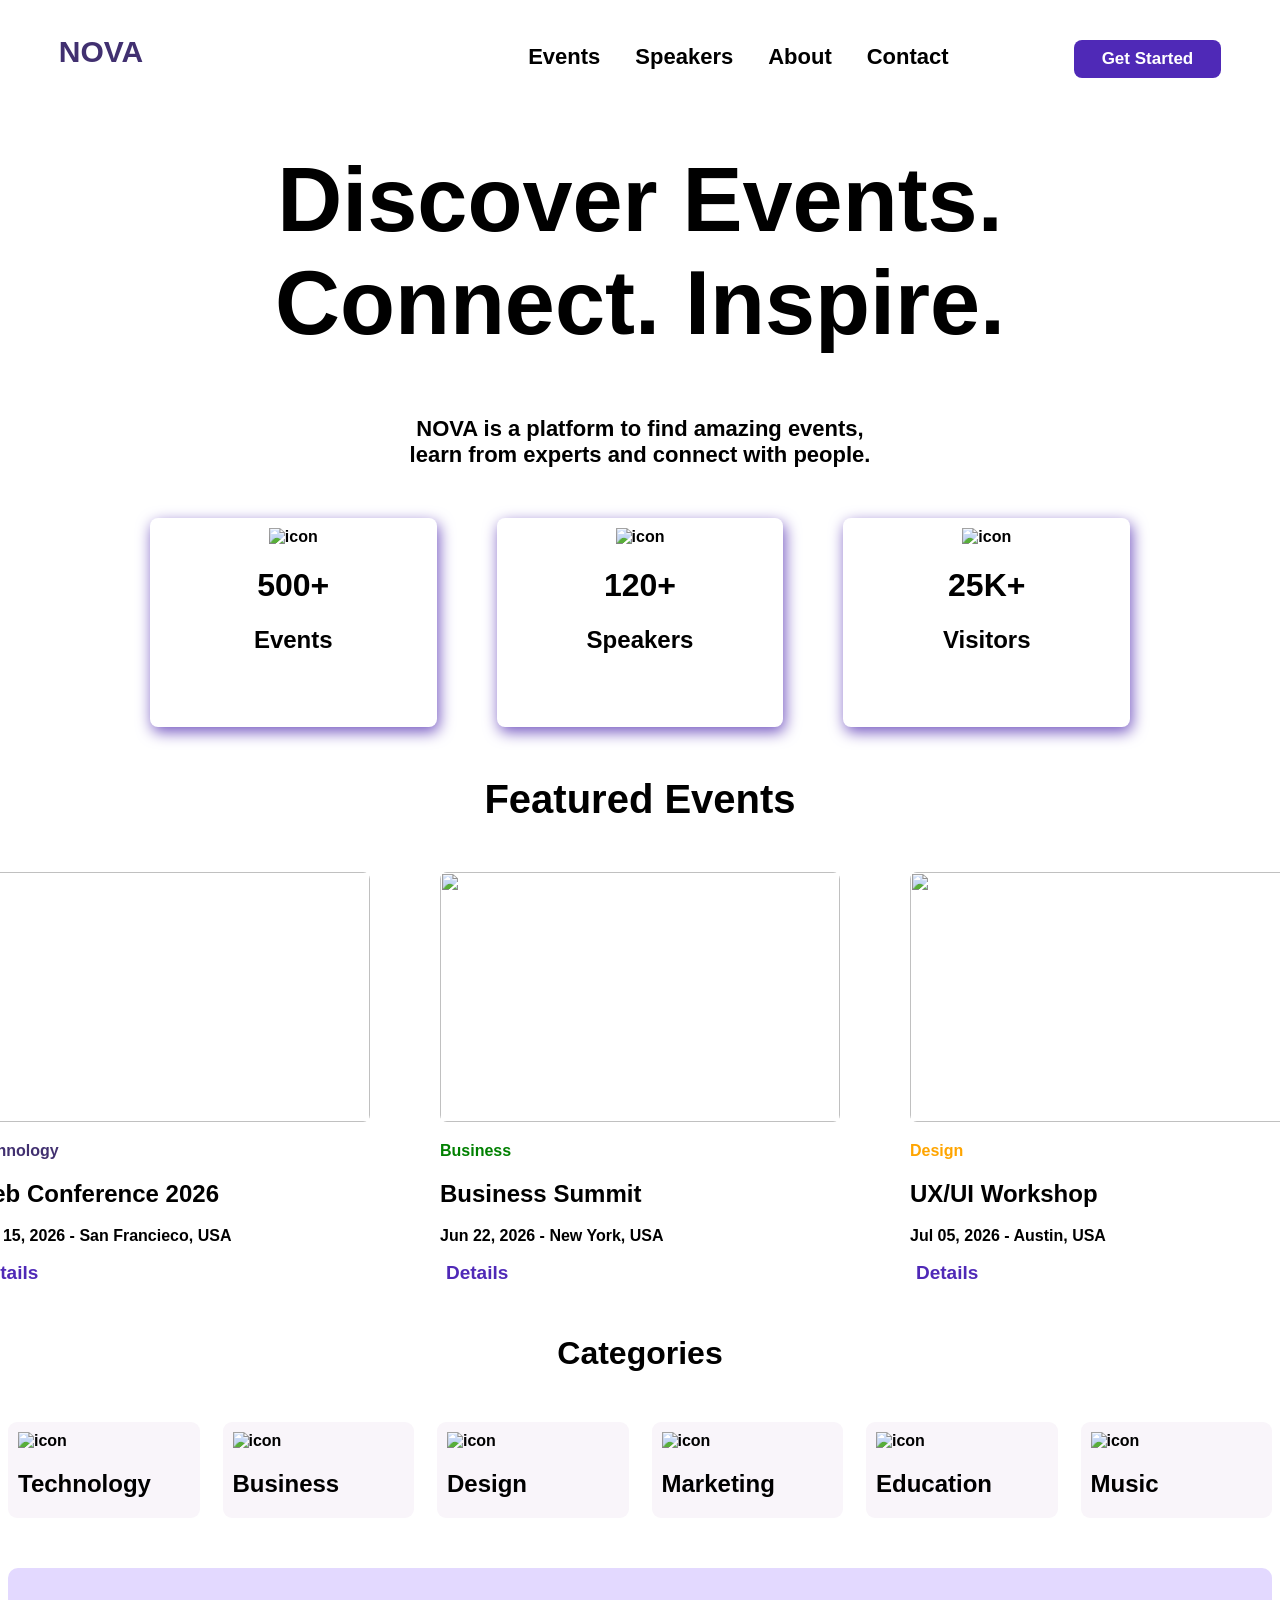
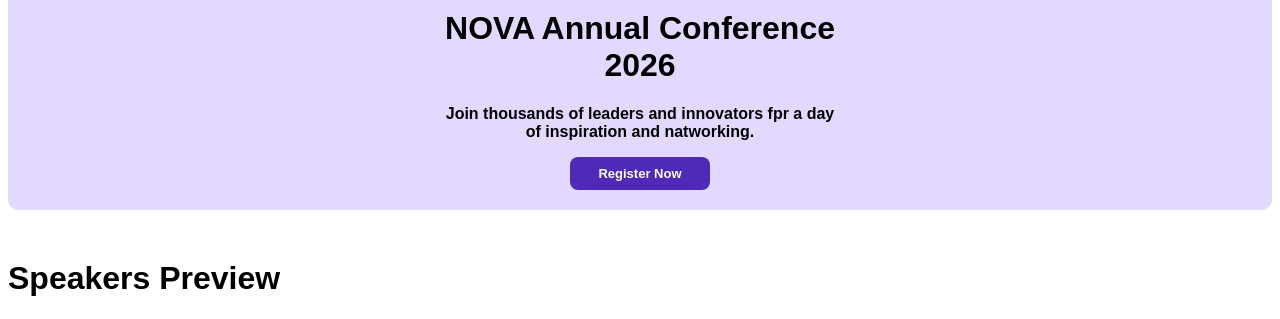
==== index.html @ a6e5fa58 "Add files via upload" ====
<!DOCTYPE html>
<html lang="en">
  <head>
    <meta charset="UTF-8" />
    <meta name="viewport" content="width=device-width, initial-scale=1.0" />
    <title>NOVA</title>
    <link rel="stylesheet" href="https://unpkg.com/aos@2.3.1/dist/aos.css" />
    <link rel="stylesheet" href="style.css" />
  </head>
  <body>
    <header>
      <div>
        <a href="index.html">
          <h1><span>NOVA</span></h1>
        </a>
      </div>
      <a href="events.html">Events</a>
      <a href="speakers.html">Speakers</a>
      <a href="about.html">About</a>
      <a href="contact.html">Contact</a>
      <div>
        <a href="">
          <button>Get Started</button>
        </a>
      </div>
    </header>
    <main class="Home">
      <div class="discover">
        <div>
          <h1>Discover Events.<br />Connect. Inspire.</h1>
          <p>
            NOVA is a platform to find amazing events,<br />learn from experts
            and connect with people.
          </p>
        </div>
      </div>
      <div class="hero">
        <div>
          <img src="images1/online-conference.png" alt="icon" />
          <h1>500+</h1>
          <h2>Events</h2>
        </div>
        <div>
          <img src="images1/speaker.png" alt="icon" />
          <h1>120+</h1>
          <h2>Speakers</h2>
        </div>
        <div>
          <img src="images1/visitor.png" alt="icon" />
          <h1>25K+</h1>
          <h2>Visitors</h2>
        </div>
      </div>
      <h1
        style="
          text-align: center;
          justify-content: center;
          margin-top: 50px;
          font-size: 40px;
        "
      >
        Featured Events
      </h1>
      <div class="featured">
        <div>
          <img src="images1/conf.webp" />
          <p><span>Technology</span></p>
          <h2>Web Conference 2026</h2>
          <p>Jun 15, 2026 - San Francieco, USA</p>
          <a href="">
            <button>Details</button>
          </a>
        </div>
        <div>
          <img src="images1/buss.webp" />
          <p style="color: green">Business</p>
          <h2>Business Summit</h2>
          <p>Jun 22, 2026 - New York, USA</p>
          <a href="">
            <button>Details</button>
          </a>
        </div>
        <div>
          <img src="images1/dis.webp" />
          <p style="color: orange">Design</p>
          <h2>UX/UI Workshop</h2>
          <p>Jul 05, 2026 - Austin, USA</p>
          <a href="">
            <button>Details</button>
          </a>
        </div>
      </div>
      <h1 style="text-align: center; justify-content: center; margin-top: 50px">
        Categories
      </h1>
      <div class="categories">
        <div>
          <img src="images1/transformation.png" alt="icon">
          <h2>Technology</h2>
        </div>
        <div>
          <img src="images1/briefcase.png" alt="icon">
          <h2>Business</h2>
        </div>
        <div>
          <img src="images1/design-thinking.png" alt="icon">
          <h2>Design</h2>
        </div>
        <div>
          <img src="images1/social-media-marketing.png" alt="icon">
          <h2>Marketing</h2>
        </div>
        <div>
          <img src="images1/school.png" alt="icon" >
          <h2>Education</h2>
        </div>
        <div>
          <img src="images1/musical-note (1).png" alt="icon">
          <h2>Music</h2>
        </div>
      </div>
      <div class="annual">
        <div>
        <h1>NOVA Annual Conference 2026</h1>
        <p>Join thousands of leaders and innovators fpr a day<br>of inspiration and natworking.</p>
        <a>
            <button>Register Now</button>
        </a>
        </div>
      </div>
      <h1>Speakers Preview</h1>
      <div class="">
        <div>

        </div>
      </div>
    </main>
    <script src="https://unpkg.com/aos@2.3.1/dist/aos.js"></script>
    <script>
      AOS.init((once = true));
    </script>
  </body>
</html>
---- style.css ----
header{
    display: flex;
    justify-content: center;
    text-align: center;
    gap: 35px;
}
header a{
    text-decoration: none;
    color: black;
    font-size: 22px;
    margin-top: 36px;
}
header h1{
    font-size: 30px;
   margin-top: 27px;
   font-weight: bolder;
   font-family: Verdana, Geneva, Tahoma, sans-serif;
   margin-right: 350px;
}
header button{
    font-family: 'Trebuchet MS', 'Lucida Sans Unicode', 'Lucida Grande', 'Lucida Sans', Arial, sans-serif;
    font-weight: bold;
    margin-top: 32px;
    margin-left: 90px;
    font-size: 17px;
    padding: 9px 28px;
    border: none;
    border-radius: 8px;
    background-color: #4f29b7;
    color: white;
    transition: 0.4s ease-in-out !important;
}
header button:hover{
    transform: translateY(-3px);
    background-color: rgb(115, 86, 192);
    color: rgb(221, 221, 221);
}
body{
    font-family: 'Trebuchet MS', 'Lucida Sans Unicode', 'Lucida Grande', 'Lucida Sans', Arial, sans-serif;
    font-weight: bold;
}
.hero{
    display: flex;
    gap: 60px;
    text-align: center;
    justify-content: center;
    margin-top: 50px;
}
.hero div{
    border: none;
    box-shadow: 2px 5px 15px rgb(115, 86, 192) ;
    padding: 10px 30px;
    width: 6cm;
    height: 5cm;
    border-radius: 8px;
}
.discover{
    justify-content: center;
    text-align:center ;
}
.discover h1{
    font-size: 90px;
}
.discover p{
    font-size: 22px;
}
span{
    color: rgb(65, 48, 112);
}
.featured{
    display: flex;
    gap: 70px;
    justify-content: center;
    margin-top: 50px;
    margin-bottom: 50px;
}
.featured img{
    border-radius: 7px;
    width: 400px;
    height: 250px;
}
.featured button{
    font-family: 'Trebuchet MS', 'Lucida Sans Unicode', 'Lucida Grande', 'Lucida Sans', Arial, sans-serif;
    font-weight: bold;
    font-size: 19px;
    border: none;
    border-radius: 8px;
    background-color: #ffffff;
    color:   #4f29b7;
    cursor: pointer;
    transition: 0.4s ease-in-out !important;
}
.categories{
    display: flex;
    gap: 23px;
    justify-content: center;
    margin-top: 50px;
    margin-bottom: 50px;
}
.categories div{
    background-color: rgb(249, 245, 250);
    width: 5cm;
    padding: 10px 0px 0px 10px;
    border-radius: 9px;
}
.annual{
    justify-content: center;
    text-align: center;
    margin-top: 50px;
    margin-bottom: 50px;
    display: flex;
}
.annual div{
    background-color: #e3d9ff;
    padding: 20px 400px;
    border-radius: 10px;
}
.annual button{
    font-family: 'Trebuchet MS', 'Lucida Sans Unicode', 'Lucida Grande', 'Lucida Sans', Arial, sans-serif;
    font-weight: bold;
    font-size: 13px;
    padding: 9px 28px;
    border: none;
    border-radius: 8px;
    background-color: #4f29b7;
    color: white;
    transition: 0.4s ease-in-out !important;
}
.annual button:hover{
    transform: translateY(-3px);
    background-color: rgb(115, 86, 192);
    color: rgb(221, 221, 221);
}
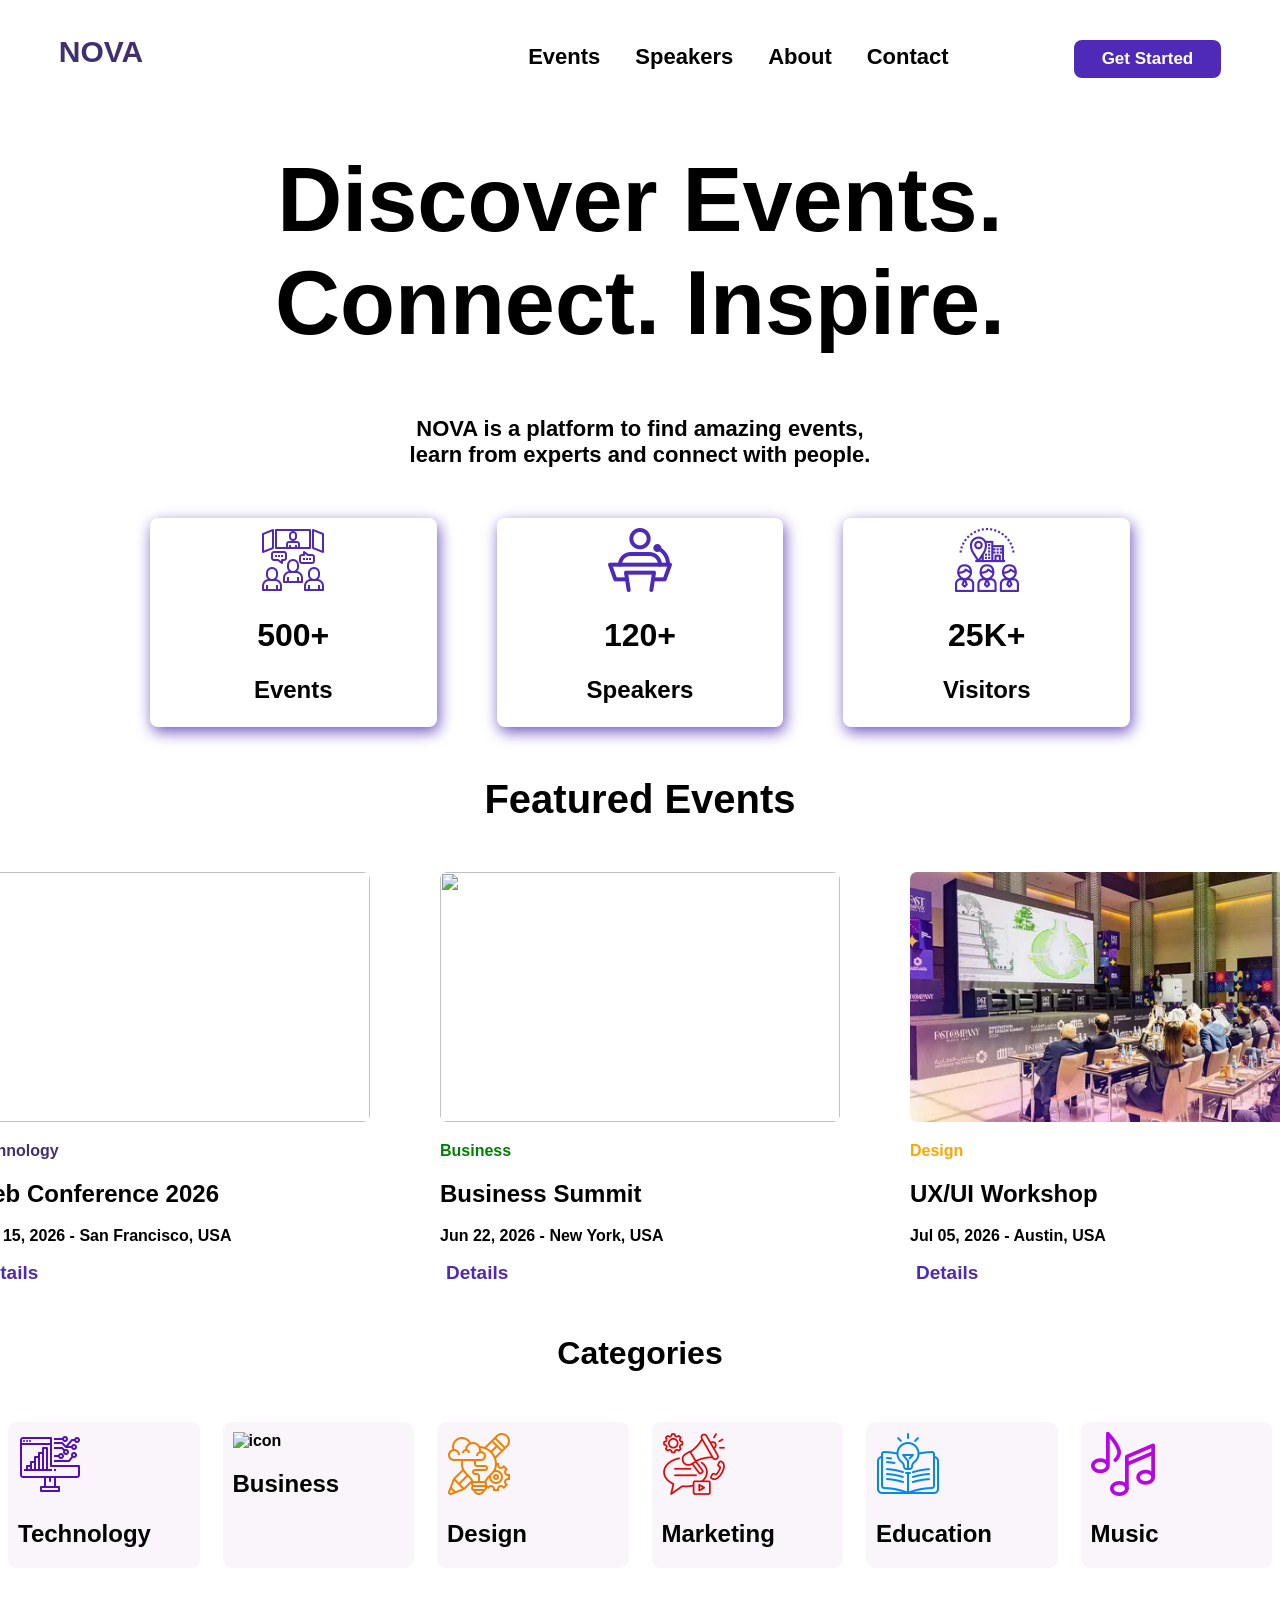
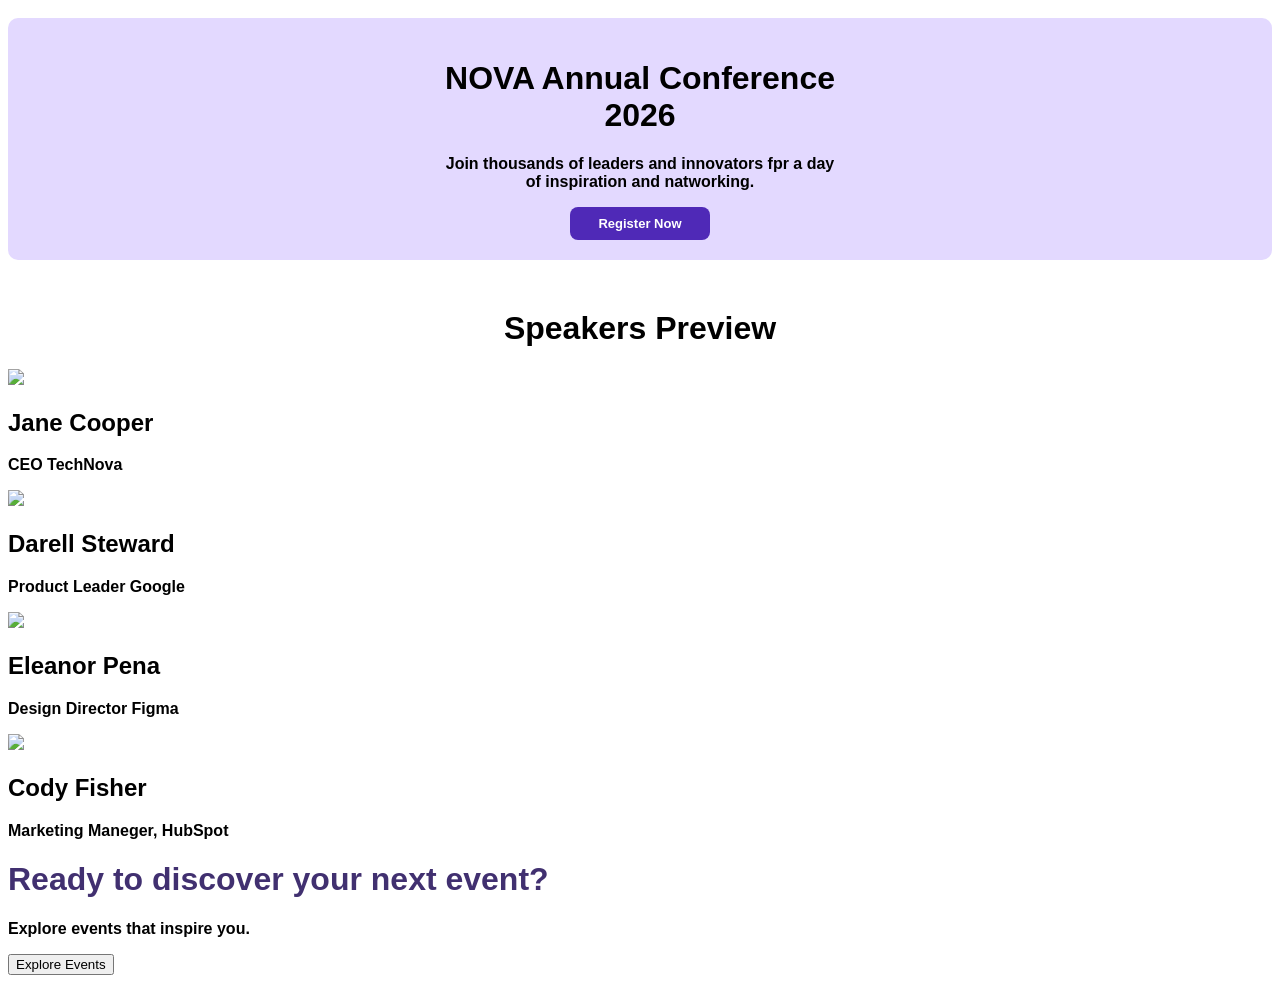
==== commit 2bb8b892: "Update index.html" ====
--- a/index.html
+++ b/index.html
@@ -1,143 +1,167 @@
 <!DOCTYPE html>
 <html lang="en">
-  <head>
+
+<head>
     <meta charset="UTF-8" />
     <meta name="viewport" content="width=device-width, initial-scale=1.0" />
     <title>NOVA</title>
     <link rel="stylesheet" href="https://unpkg.com/aos@2.3.1/dist/aos.css" />
     <link rel="stylesheet" href="style.css" />
-  </head>
-  <body>
+</head>
+
+<body>
     <header>
-      <div>
-        <a href="index.html">
-          <h1><span>NOVA</span></h1>
-        </a>
-      </div>
-      <a href="events.html">Events</a>
-      <a href="speakers.html">Speakers</a>
-      <a href="about.html">About</a>
-      <a href="contact.html">Contact</a>
-      <div>
-        <a href="">
-          <button>Get Started</button>
-        </a>
-      </div>
+        <div>
+            <a href="index.html">
+                <h1 data-aos="fade-right" data-aos-delay="100" data-aos-duration="600"><span>NOVA</span></h1>
+            </a>
+        </div>
+        <a href="events.html" data-aos="fade-right" data-aos-delay="100" data-aos-duration="700">Events</a>
+        <a href="speakers.html" data-aos="fade-right" data-aos-delay="150" data-aos-duration="800">Speakers</a>
+        <a href="about.html" data-aos="fade-right" data-aos-delay="200" data-aos-duration="900">About</a>
+        <a href="contact.html" data-aos="fade-right" data-aos-delay="250" data-aos-duration="1000">Contact</a>
+        <div data-aos="fade-right" data-aos-delay="300" data-aos-duration="1100">
+            <a href="contact.html">
+                <button>Get Started</button>
+            </a>
+        </div>
     </header>
     <main class="Home">
-      <div class="discover">
-        <div>
-          <h1>Discover Events.<br />Connect. Inspire.</h1>
-          <p>
-            NOVA is a platform to find amazing events,<br />learn from experts
-            and connect with people.
-          </p>
+        <div class="discover">
+            <div>
+                <h1 data-aos="fade-up" data-aos-delay="100" data-aos-duration="1000">Discover Events.<br />Connect.
+                    Inspire.</h1>
+                <p data-aos="fade-down" data-aos-delay="200" data-aos-duration="1000">
+                    NOVA is a platform to find amazing events,<br />learn from experts
+                    and connect with people.
+                </p>
+            </div>
         </div>
-      </div>
-      <div class="hero">
-        <div>
-          <img src="images1/online-conference.png" alt="icon" />
-          <h1>500+</h1>
-          <h2>Events</h2>
+        <div class="hero">
+            <div data-aos="zoom-out" data-aos-delay="100" data-aos-duration="900">
+                <img src="online-conference.png" alt="icon" >
+                <h1>500+</h1>
+                <h2>Events</h2>
+            </div>
+            <div data-aos="zoom-out" data-aos-delay="200" data-aos-duration="900">
+                <img src="speaker.png" alt="icon" >
+                <h1>120+</h1>
+                <h2>Speakers</h2>
+            </div>
+            <div data-aos="zoom-out" data-aos-delay="300" data-aos-duration="900">
+                <img src="visitor.png" alt="icon">
+                <h1>25K+</h1>
+                <h2>Visitors</h2>
+            </div>
         </div>
-        <div>
-          <img src="images1/speaker.png" alt="icon" />
-          <h1>120+</h1>
-          <h2>Speakers</h2>
-        </div>
-        <div>
-          <img src="images1/visitor.png" alt="icon" />
-          <h1>25K+</h1>
-          <h2>Visitors</h2>
-        </div>
-      </div>
-      <h1
-        style="
+        <h1 style="
           text-align: center;
           justify-content: center;
-          margin-top: 50px;
-          font-size: 40px;
-        "
-      >
-        Featured Events
-      </h1>
-      <div class="featured">
-        <div>
-          <img src="images1/conf.webp" />
-          <p><span>Technology</span></p>
-          <h2>Web Conference 2026</h2>
-          <p>Jun 15, 2026 - San Francieco, USA</p>
-          <a href="">
-            <button>Details</button>
-          </a>
+          margin-top: 50px; font-size: 40px;" data-aos="fade-right" data-aos-delay="100" data-aos-duration="1000">Featured Events </h1>
+        <div class="featured">
+            <div data-aos="zoom-in" data-aos-delay="100" data-aos-duration="900">
+                <img src="conf.jpeg">
+                <p><span>Technology</span></p>
+                <h2>Web Conference 2026</h2>
+                <p>Jun 15, 2026 - San Francisco, USA</p>
+                <a href="events.html">
+                    <button>Details</button>
+                </a>
+            </div>
+            <div data-aos="zoom-in" data-aos-delay="200" data-aos-duration="900">
+                <img src="buss.jpg">
+                <p style="color: green">Business</p>
+                <h2>Business Summit</h2>
+                <p>Jun 22, 2026 - New York, USA</p>
+                <a href="events.html">
+                    <button>Details</button>
+                </a>
+            </div>
+            <div data-aos="zoom-in" data-aos-delay="300" data-aos-duration="900">
+                <img src="dis.webp">
+                <p style="color: orange">Design</p>
+                <h2>UX/UI Workshop</h2>
+                <p>Jul 05, 2026 - Austin, USA</p>
+                <a href="events.html">
+                    <button>Details</button>
+                </a>
+            </div>
         </div>
-        <div>
-          <img src="images1/buss.webp" />
-          <p style="color: green">Business</p>
-          <h2>Business Summit</h2>
-          <p>Jun 22, 2026 - New York, USA</p>
-          <a href="">
-            <button>Details</button>
-          </a>
+        <h1 style="text-align: center; justify-content: center; margin-top: 50px" data-aos="fade-right" data-aos-delay="100" data-aos-duration="1000">
+            Categories
+        </h1>
+        <div class="categories">
+            <div data-aos="fade-right" data-aos-delay="100" data-aos-duration="600">
+                <img src="transformation.png" alt="icon">
+                <h2>Technology</h2>
+            </div>
+            <div data-aos="fade-right" data-aos-delay="200" data-aos-duration="700">
+                <img src="briefcase.png" alt="icon">
+                <h2>Business</h2>
+            </div>
+            <div data-aos="fade-right" data-aos-delay="300" data-aos-duration="600">
+                <img src="design-thinking.png" alt="icon">
+                <h2>Design</h2>
+            </div>
+            <div data-aos="fade-right" data-aos-delay="400" data-aos-duration="700">
+                <img src="social-media-marketing.png" alt="icon">
+                <h2>Marketing</h2>
+            </div>
+            <div data-aos="fade-right" data-aos-delay="500" data-aos-duration="600">
+                <img src="school.png" alt="icon">
+                <h2>Education</h2>
+            </div>
+            <div data-aos="fade-right" data-aos-delay="600" data-aos-duration="700">
+                <img src="musical-note (1).png" alt="icon">
+                <h2>Music</h2>
+            </div>
         </div>
-        <div>
-          <img src="images1/dis.webp" />
-          <p style="color: orange">Design</p>
-          <h2>UX/UI Workshop</h2>
-          <p>Jul 05, 2026 - Austin, USA</p>
-          <a href="">
-            <button>Details</button>
-          </a>
+        <div class="annual">
+            <div data-aos="fade-up" data-aos-delay="100" data-aos-duration="700">
+                <h1>NOVA Annual Conference 2026</h1>
+                <p>Join thousands of leaders and innovators fpr a day<br>of inspiration and natworking.</p>
+                <a>
+                    <button>Register Now</button>
+                </a>
+            </div>
         </div>
-      </div>
-      <h1 style="text-align: center; justify-content: center; margin-top: 50px">
-        Categories
-      </h1>
-      <div class="categories">
-        <div>
-          <img src="images1/transformation.png" alt="icon">
-          <h2>Technology</h2>
+        <h1 style="text-align: center; " data-aos="fade-left" data-aos-delay="100" data-aos-duration="500">Speakers Preview</h1>
+        <div class="Speakers">
+            <div data-aos="fade-left" data-aos-delay="100" data-aos-duration="600">
+                <img src="Screenshot 2026-08-25 190545.png">
+                <h2>Jane Cooper</h2>
+                <p>CEO TechNova</p>
+            </div>
+             <div data-aos="fade-left" data-aos-delay="200" data-aos-duration="600">
+                <img src="Screenshot 2026-08-25 190806.png">
+                <h2>Darell Steward</h2>
+                <p>Product Leader Google</p>
+            </div>
+             <div data-aos="fade-left" data-aos-delay="300" data-aos-duration="600">
+                <img src="Screenshot 2026-08-25 191106.png">
+                <h2>Eleanor Pena</h2>
+                <p>Design Director Figma</p>
+            </div>
+              <div data-aos="fade-left" data-aos-delay="400" data-aos-duration="600">
+                <img src="ma.png">
+                <h2>Cody Fisher</h2>
+                <p>Marketing Maneger, HubSpot</p>
+            </div>
         </div>
-        <div>
-          <img src="images1/briefcase.png" alt="icon">
-          <h2>Business</h2>
+        <div class="ready">
+            <div data-aos="zoom-in" data-aos-delay="100" data-aos-duration="700">
+                <h1><span>Ready to discover your next event?</span></h1>
+                <p>Explore events that inspire you.</p>
+                <a href="events.html">
+                <button>Explore Events</button>
+             </a>
+            </div>
         </div>
-        <div>
-          <img src="images1/design-thinking.png" alt="icon">
-          <h2>Design</h2>
-        </div>
-        <div>
-          <img src="images1/social-media-marketing.png" alt="icon">
-          <h2>Marketing</h2>
-        </div>
-        <div>
-          <img src="images1/school.png" alt="icon" >
-          <h2>Education</h2>
-        </div>
-        <div>
-          <img src="images1/musical-note (1).png" alt="icon">
-          <h2>Music</h2>
-        </div>
-      </div>
-      <div class="annual">
-        <div>
-        <h1>NOVA Annual Conference 2026</h1>
-        <p>Join thousands of leaders and innovators fpr a day<br>of inspiration and natworking.</p>
-        <a>
-            <button>Register Now</button>
-        </a>
-        </div>
-      </div>
-      <h1>Speakers Preview</h1>
-      <div class="">
-        <div>
-
-        </div>
-      </div>
     </main>
     <script src="https://unpkg.com/aos@2.3.1/dist/aos.js"></script>
     <script>
-      AOS.init((once = true));
+        AOS.init((once = true));
     </script>
-  </body>
+</body>
+
 </html>
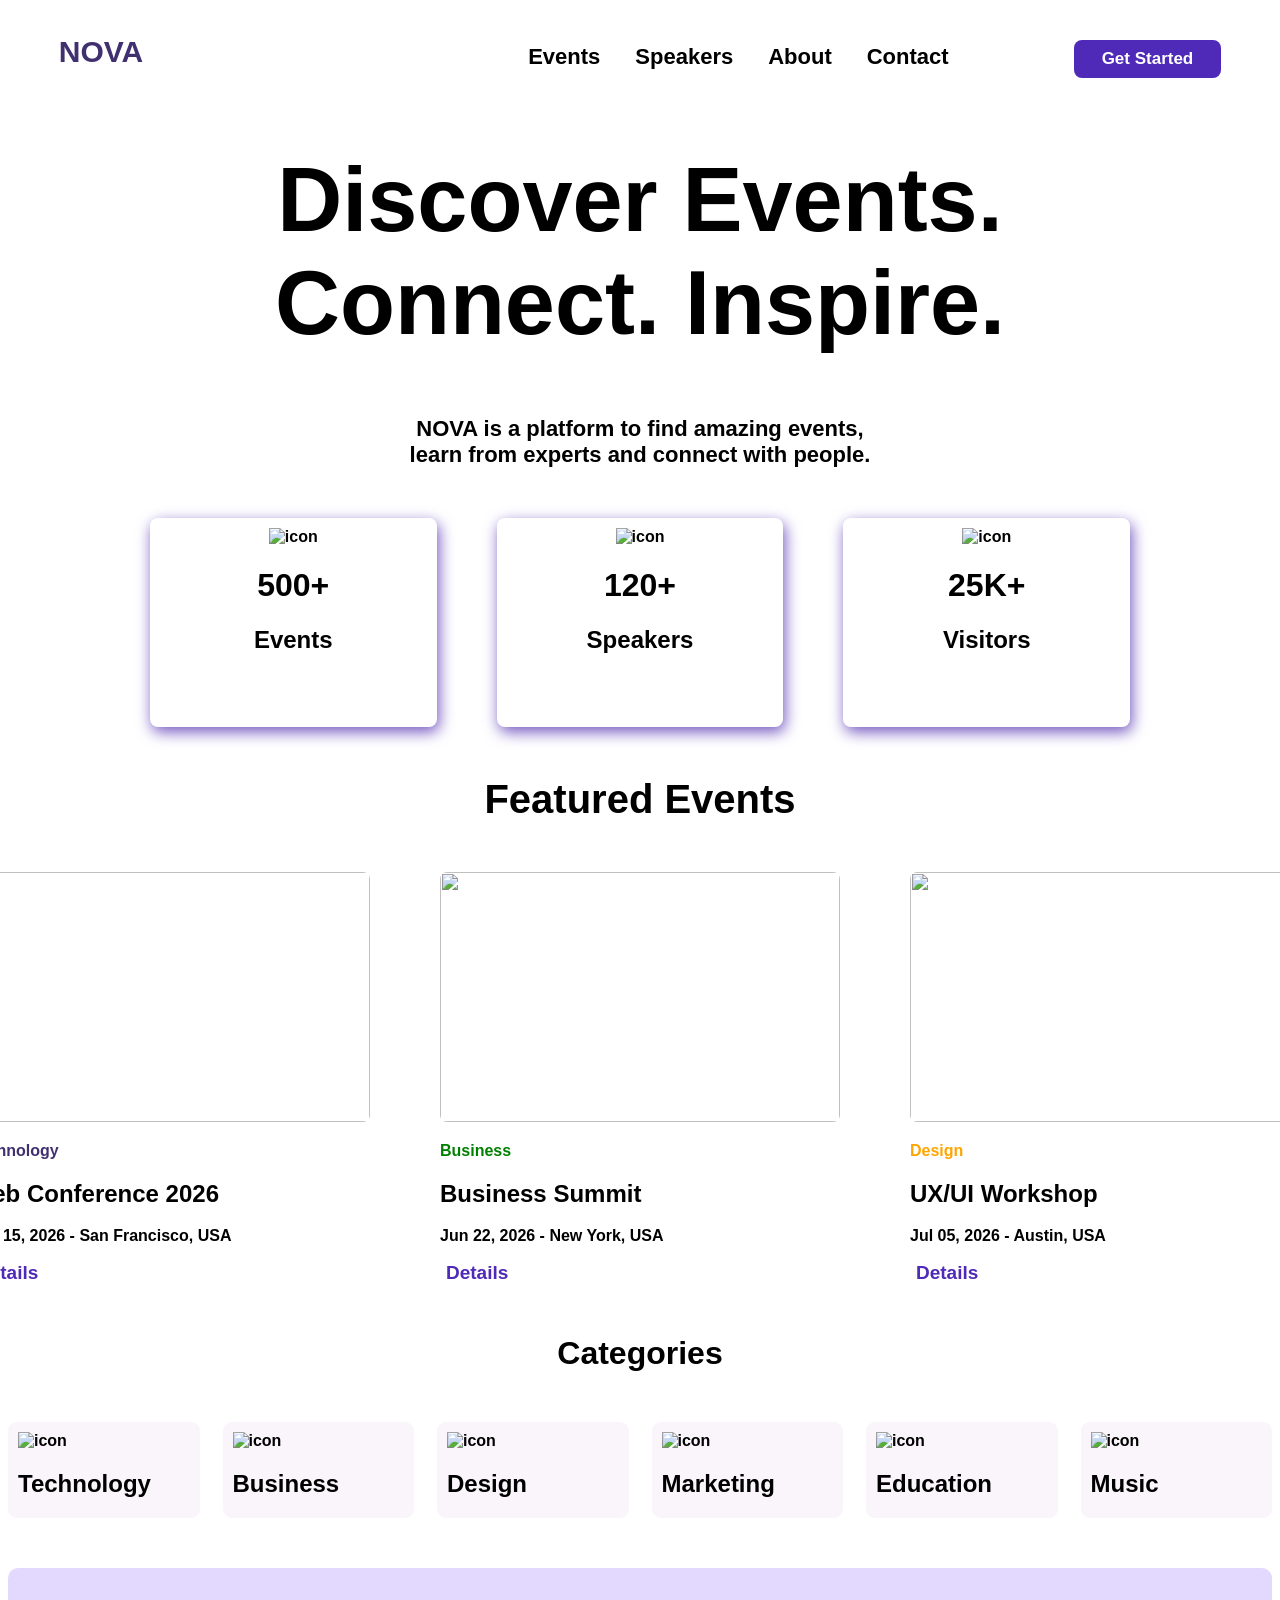
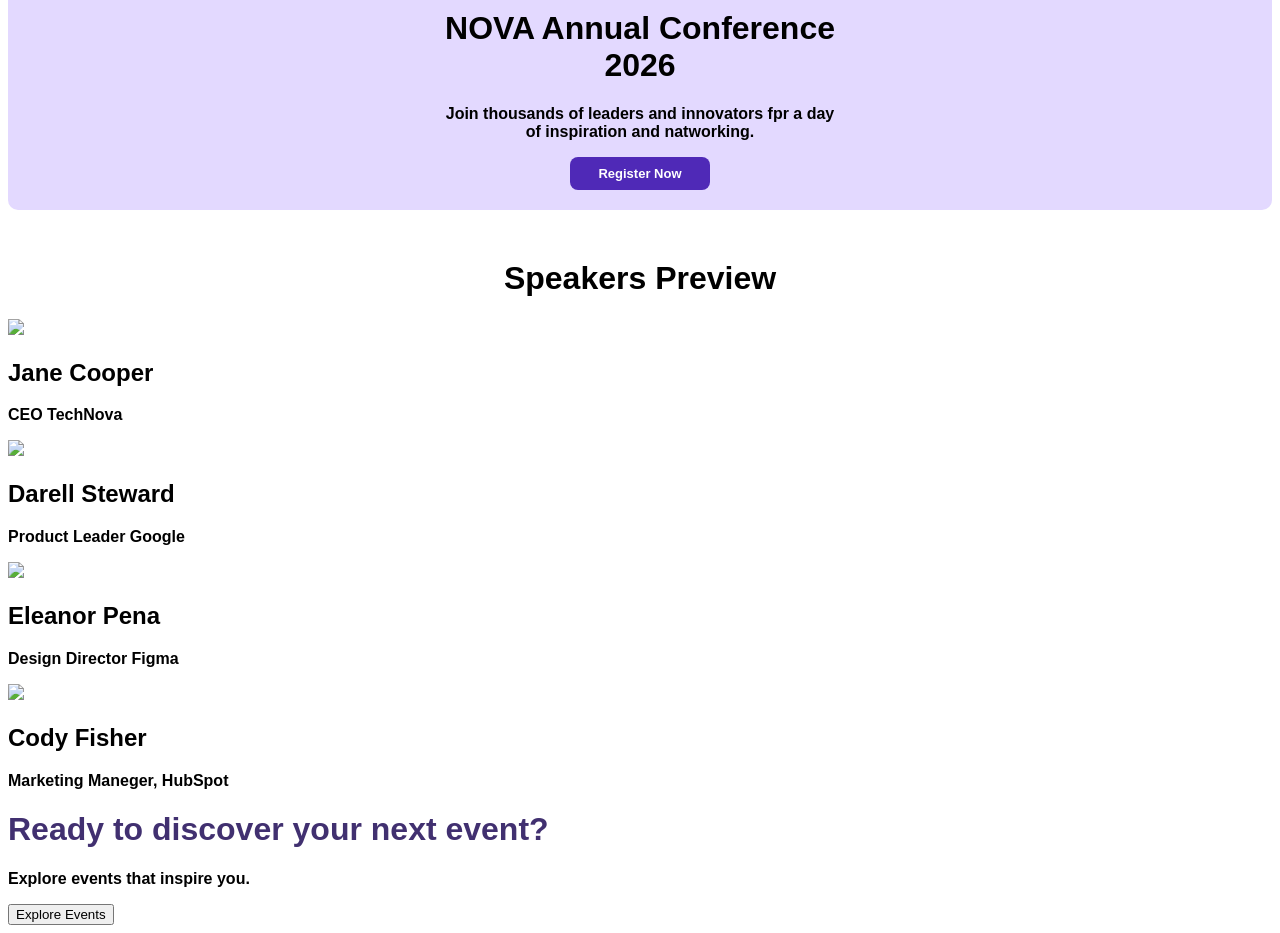
==== commit 18a76664: "Update index.html" ====
--- a/index.html
+++ b/index.html
@@ -39,17 +39,17 @@
         </div>
         <div class="hero">
             <div data-aos="zoom-out" data-aos-delay="100" data-aos-duration="900">
-                <img src="online-conference.png" alt="icon" >
+                <img src="images1/online-conference.png" alt="icon" />
                 <h1>500+</h1>
                 <h2>Events</h2>
             </div>
             <div data-aos="zoom-out" data-aos-delay="200" data-aos-duration="900">
-                <img src="speaker.png" alt="icon" >
+                <img src="images1/speaker.png" alt="icon" />
                 <h1>120+</h1>
                 <h2>Speakers</h2>
             </div>
             <div data-aos="zoom-out" data-aos-delay="300" data-aos-duration="900">
-                <img src="visitor.png" alt="icon">
+                <img src="images1/visitor.png" alt="icon" />
                 <h1>25K+</h1>
                 <h2>Visitors</h2>
             </div>
@@ -60,7 +60,7 @@
           margin-top: 50px; font-size: 40px;" data-aos="fade-right" data-aos-delay="100" data-aos-duration="1000">Featured Events </h1>
         <div class="featured">
             <div data-aos="zoom-in" data-aos-delay="100" data-aos-duration="900">
-                <img src="conf.jpeg">
+                <img src="images1/conf.jpeg" />
                 <p><span>Technology</span></p>
                 <h2>Web Conference 2026</h2>
                 <p>Jun 15, 2026 - San Francisco, USA</p>
@@ -69,7 +69,7 @@
                 </a>
             </div>
             <div data-aos="zoom-in" data-aos-delay="200" data-aos-duration="900">
-                <img src="buss.jpg">
+                <img src="images1/buss.jpg" />
                 <p style="color: green">Business</p>
                 <h2>Business Summit</h2>
                 <p>Jun 22, 2026 - New York, USA</p>
@@ -78,7 +78,7 @@
                 </a>
             </div>
             <div data-aos="zoom-in" data-aos-delay="300" data-aos-duration="900">
-                <img src="dis.webp">
+                <img src="images1/dis.webp" />
                 <p style="color: orange">Design</p>
                 <h2>UX/UI Workshop</h2>
                 <p>Jul 05, 2026 - Austin, USA</p>
@@ -92,27 +92,27 @@
         </h1>
         <div class="categories">
             <div data-aos="fade-right" data-aos-delay="100" data-aos-duration="600">
-                <img src="transformation.png" alt="icon">
+                <img src="images1/transformation.png" alt="icon">
                 <h2>Technology</h2>
             </div>
             <div data-aos="fade-right" data-aos-delay="200" data-aos-duration="700">
-                <img src="briefcase.png" alt="icon">
+                <img src="images1/briefcase.png" alt="icon">
                 <h2>Business</h2>
             </div>
             <div data-aos="fade-right" data-aos-delay="300" data-aos-duration="600">
-                <img src="design-thinking.png" alt="icon">
+                <img src="images1/design-thinking.png" alt="icon">
                 <h2>Design</h2>
             </div>
             <div data-aos="fade-right" data-aos-delay="400" data-aos-duration="700">
-                <img src="social-media-marketing.png" alt="icon">
+                <img src="images1/social-media-marketing.png" alt="icon">
                 <h2>Marketing</h2>
             </div>
             <div data-aos="fade-right" data-aos-delay="500" data-aos-duration="600">
-                <img src="school.png" alt="icon">
+                <img src="images1/school.png" alt="icon">
                 <h2>Education</h2>
             </div>
             <div data-aos="fade-right" data-aos-delay="600" data-aos-duration="700">
-                <img src="musical-note (1).png" alt="icon">
+                <img src="images1/musical-note (1).png" alt="icon">
                 <h2>Music</h2>
             </div>
         </div>
@@ -128,22 +128,22 @@
         <h1 style="text-align: center; " data-aos="fade-left" data-aos-delay="100" data-aos-duration="500">Speakers Preview</h1>
         <div class="Speakers">
             <div data-aos="fade-left" data-aos-delay="100" data-aos-duration="600">
-                <img src="Screenshot 2026-08-25 190545.png">
+                <img src="images1/Screenshot 2026-08-25 190545.png">
                 <h2>Jane Cooper</h2>
                 <p>CEO TechNova</p>
             </div>
              <div data-aos="fade-left" data-aos-delay="200" data-aos-duration="600">
-                <img src="Screenshot 2026-08-25 190806.png">
+                <img src="images1/Screenshot 2026-08-25 190806.png">
                 <h2>Darell Steward</h2>
                 <p>Product Leader Google</p>
             </div>
              <div data-aos="fade-left" data-aos-delay="300" data-aos-duration="600">
-                <img src="Screenshot 2026-08-25 191106.png">
+                <img src="images1/Screenshot 2026-08-25 191106.png">
                 <h2>Eleanor Pena</h2>
                 <p>Design Director Figma</p>
             </div>
               <div data-aos="fade-left" data-aos-delay="400" data-aos-duration="600">
-                <img src="ma.png">
+                <img src="images1/ma.png">
                 <h2>Cody Fisher</h2>
                 <p>Marketing Maneger, HubSpot</p>
             </div>
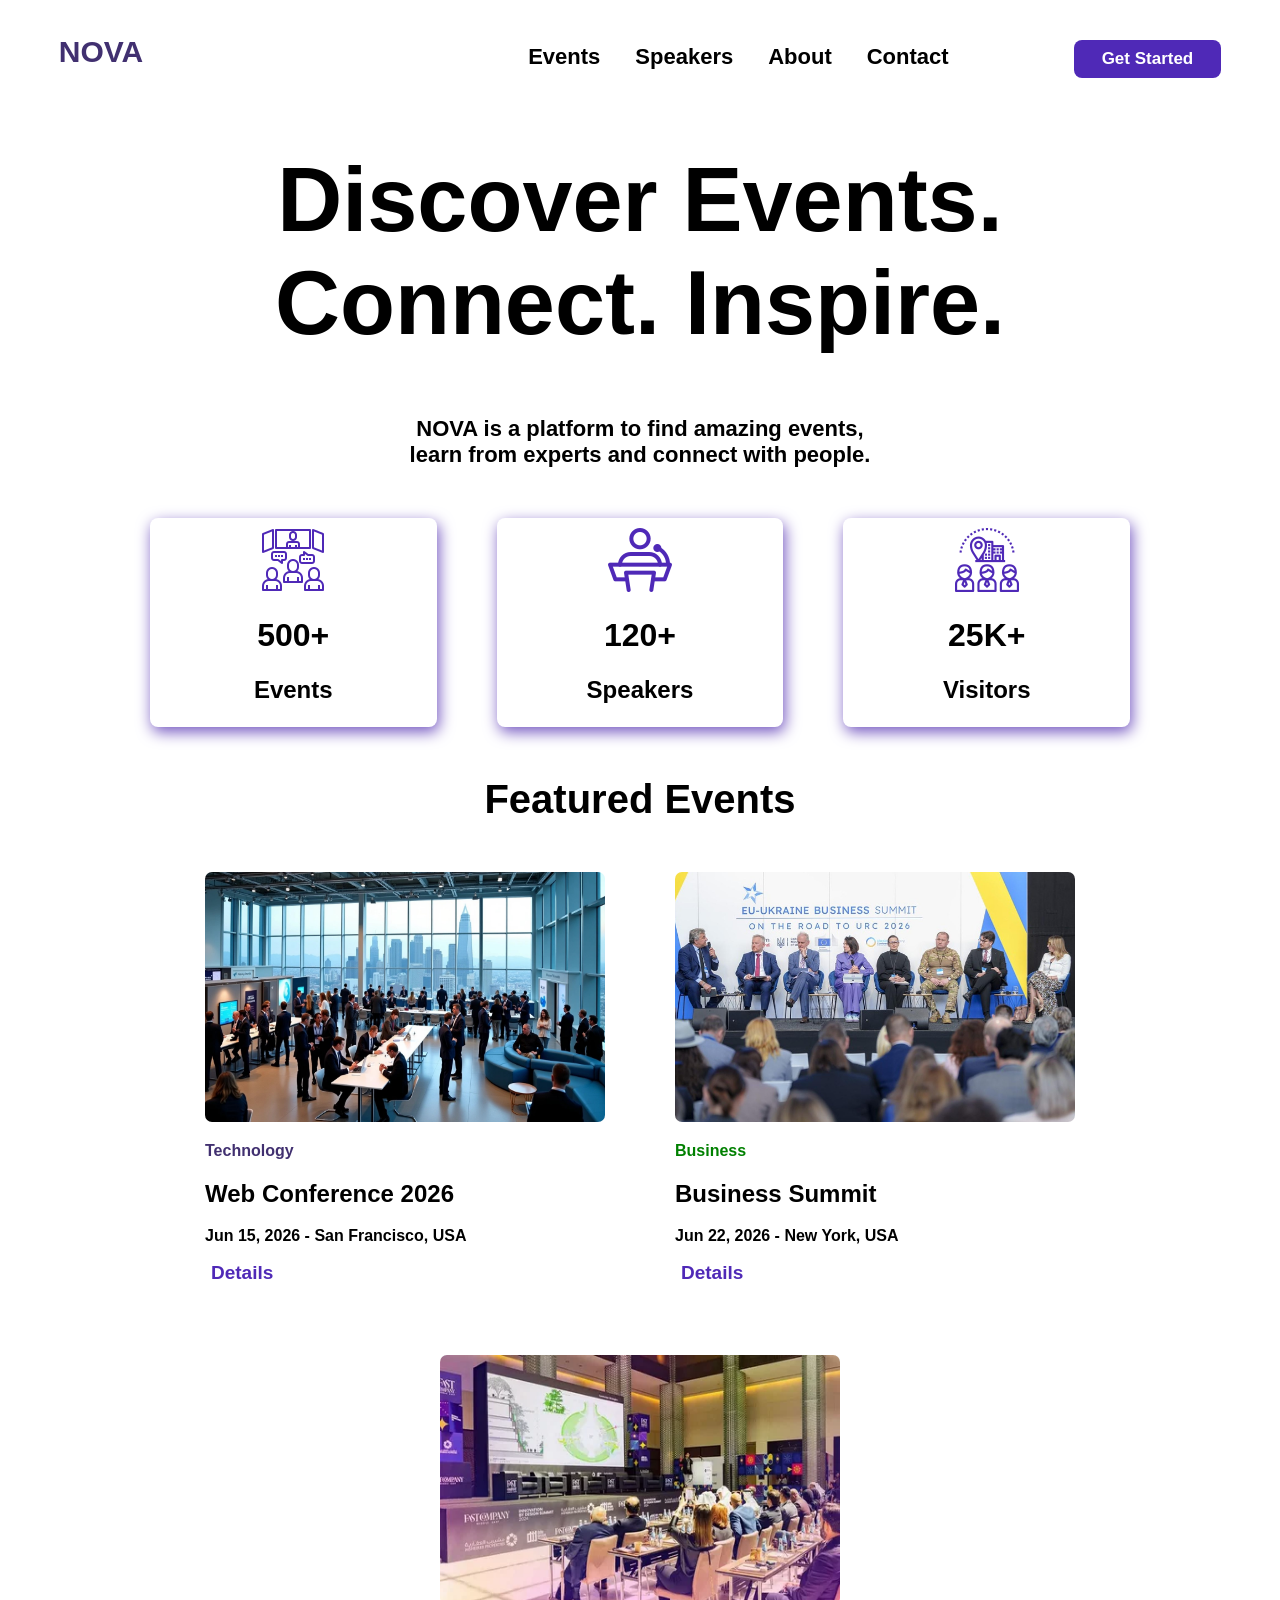
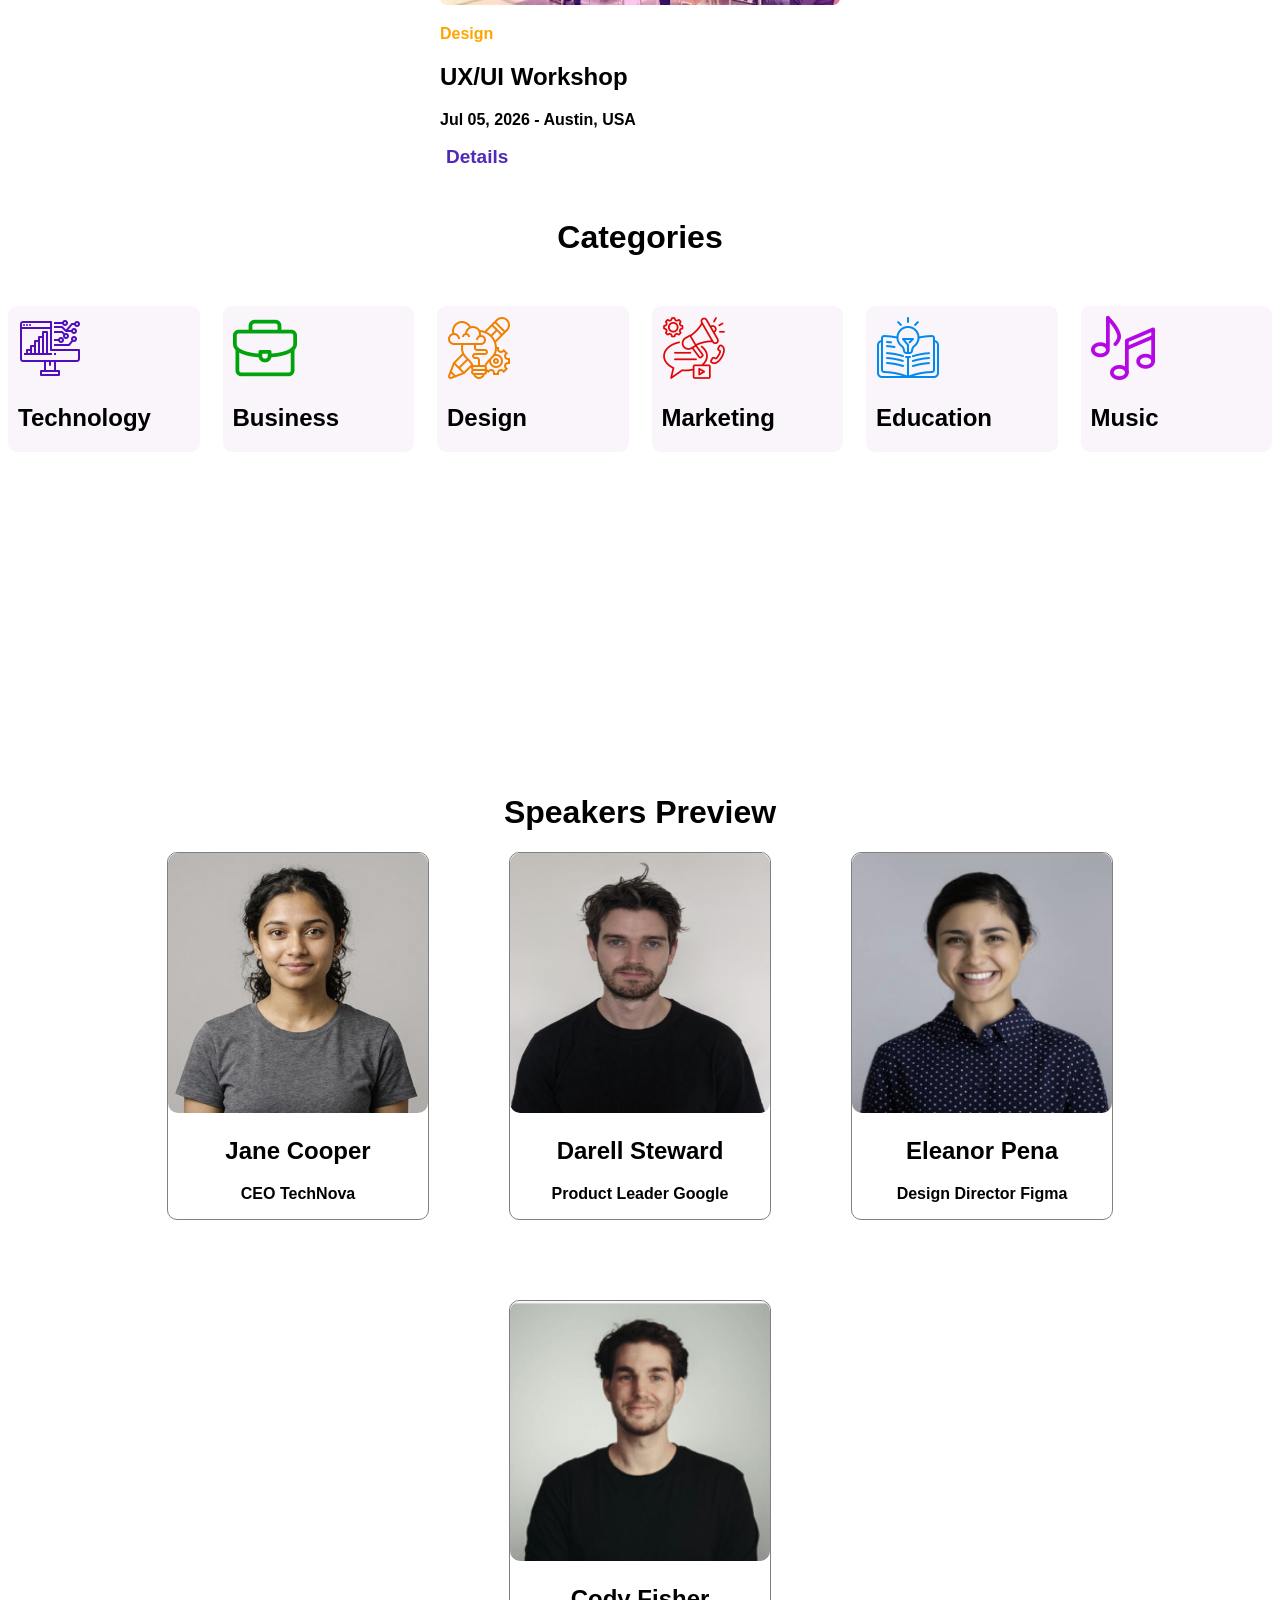
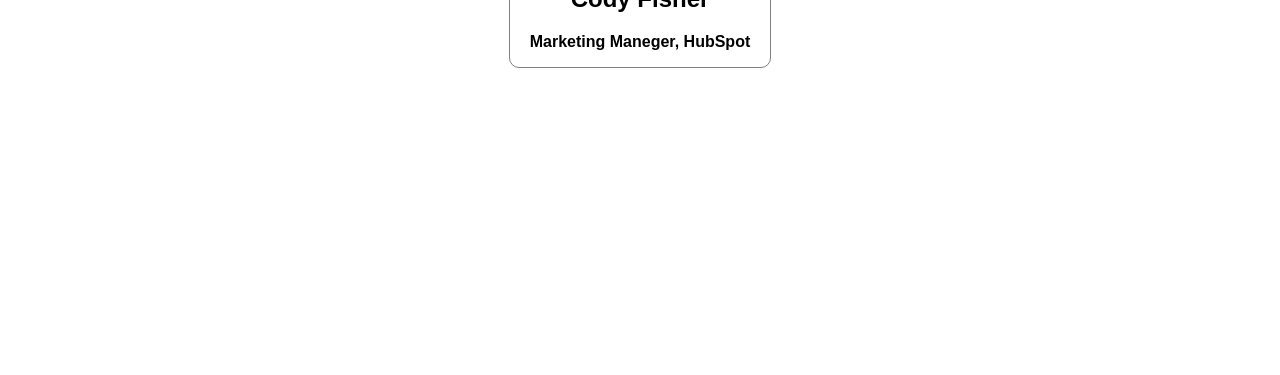
==== commit d0c5c9d3: "Update index.html" ====
--- a/index.html
+++ b/index.html
@@ -39,17 +39,17 @@
         </div>
         <div class="hero">
             <div data-aos="zoom-out" data-aos-delay="100" data-aos-duration="900">
-                <img src="images1/online-conference.png" alt="icon" />
+                <img src="online-conference.png" alt="icon" />
                 <h1>500+</h1>
                 <h2>Events</h2>
             </div>
             <div data-aos="zoom-out" data-aos-delay="200" data-aos-duration="900">
-                <img src="images1/speaker.png" alt="icon" />
+                <img src="speaker.png" alt="icon" />
                 <h1>120+</h1>
                 <h2>Speakers</h2>
             </div>
             <div data-aos="zoom-out" data-aos-delay="300" data-aos-duration="900">
-                <img src="images1/visitor.png" alt="icon" />
+                <img src="visitor.png" alt="icon" />
                 <h1>25K+</h1>
                 <h2>Visitors</h2>
             </div>
@@ -60,7 +60,7 @@
           margin-top: 50px; font-size: 40px;" data-aos="fade-right" data-aos-delay="100" data-aos-duration="1000">Featured Events </h1>
         <div class="featured">
             <div data-aos="zoom-in" data-aos-delay="100" data-aos-duration="900">
-                <img src="images1/conf.jpeg" />
+                <img src="conf.jpeg" />
                 <p><span>Technology</span></p>
                 <h2>Web Conference 2026</h2>
                 <p>Jun 15, 2026 - San Francisco, USA</p>
@@ -69,7 +69,7 @@
                 </a>
             </div>
             <div data-aos="zoom-in" data-aos-delay="200" data-aos-duration="900">
-                <img src="images1/buss.jpg" />
+                <img src="buss.jpg" />
                 <p style="color: green">Business</p>
                 <h2>Business Summit</h2>
                 <p>Jun 22, 2026 - New York, USA</p>
@@ -78,7 +78,7 @@
                 </a>
             </div>
             <div data-aos="zoom-in" data-aos-delay="300" data-aos-duration="900">
-                <img src="images1/dis.webp" />
+                <img src="dis.webp" />
                 <p style="color: orange">Design</p>
                 <h2>UX/UI Workshop</h2>
                 <p>Jul 05, 2026 - Austin, USA</p>
@@ -92,27 +92,27 @@
         </h1>
         <div class="categories">
             <div data-aos="fade-right" data-aos-delay="100" data-aos-duration="600">
-                <img src="images1/transformation.png" alt="icon">
+                <img src="transformation.png" alt="icon">
                 <h2>Technology</h2>
             </div>
             <div data-aos="fade-right" data-aos-delay="200" data-aos-duration="700">
-                <img src="images1/briefcase.png" alt="icon">
+                <img src="briefcase.png" alt="icon">
                 <h2>Business</h2>
             </div>
             <div data-aos="fade-right" data-aos-delay="300" data-aos-duration="600">
-                <img src="images1/design-thinking.png" alt="icon">
+                <img src="design-thinking.png" alt="icon">
                 <h2>Design</h2>
             </div>
             <div data-aos="fade-right" data-aos-delay="400" data-aos-duration="700">
-                <img src="images1/social-media-marketing.png" alt="icon">
+                <img src="social-media-marketing.png" alt="icon">
                 <h2>Marketing</h2>
             </div>
             <div data-aos="fade-right" data-aos-delay="500" data-aos-duration="600">
-                <img src="images1/school.png" alt="icon">
+                <img src="school.png" alt="icon">
                 <h2>Education</h2>
             </div>
             <div data-aos="fade-right" data-aos-delay="600" data-aos-duration="700">
-                <img src="images1/musical-note (1).png" alt="icon">
+                <img src="musical-note (1).png" alt="icon">
                 <h2>Music</h2>
             </div>
         </div>
@@ -128,22 +128,22 @@
         <h1 style="text-align: center; " data-aos="fade-left" data-aos-delay="100" data-aos-duration="500">Speakers Preview</h1>
         <div class="Speakers">
             <div data-aos="fade-left" data-aos-delay="100" data-aos-duration="600">
-                <img src="images1/Screenshot 2026-08-25 190545.png">
+                <img src="Screenshot 2026-08-25 190545.png">
                 <h2>Jane Cooper</h2>
                 <p>CEO TechNova</p>
             </div>
              <div data-aos="fade-left" data-aos-delay="200" data-aos-duration="600">
-                <img src="images1/Screenshot 2026-08-25 190806.png">
+                <img src="Screenshot 2026-08-25 190806.png">
                 <h2>Darell Steward</h2>
                 <p>Product Leader Google</p>
             </div>
              <div data-aos="fade-left" data-aos-delay="300" data-aos-duration="600">
-                <img src="images1/Screenshot 2026-08-25 191106.png">
+                <img src="Screenshot 2026-08-25 191106.png">
                 <h2>Eleanor Pena</h2>
                 <p>Design Director Figma</p>
             </div>
               <div data-aos="fade-left" data-aos-delay="400" data-aos-duration="600">
-                <img src="images1/ma.png">
+                <img src="ma.png">
                 <h2>Cody Fisher</h2>
                 <p>Marketing Maneger, HubSpot</p>
             </div>
--- a/style.css
+++ b/style.css
@@ -69,10 +69,13 @@
 }
 .featured{
     display: flex;
+    flex-wrap: wrap;
     gap: 70px;
     justify-content: center;
     margin-top: 50px;
     margin-bottom: 50px;
+    margin-left: 50px;
+    margin-right: 50px;
 }
 .featured img{
     border-radius: 7px;
@@ -111,9 +114,15 @@
     display: flex;
 }
 .annual div{
-    background-color: #e3d9ff;
+    background-color: #ede7ff;
     padding: 20px 400px;
     border-radius: 10px;
+     transition: 0.4s ease-in-out !important;
+}
+.annual div:hover{
+    transform: translateY(-5px);
+    background-color: #b9baf8;
+    border-radius: 15px;
 }
 .annual button{
     font-family: 'Trebuchet MS', 'Lucida Sans Unicode', 'Lucida Grande', 'Lucida Sans', Arial, sans-serif;
@@ -124,10 +133,154 @@
     border-radius: 8px;
     background-color: #4f29b7;
     color: white;
-    transition: 0.4s ease-in-out !important;
+    transition: 0.6s ease-in-out !important;
 }
 .annual button:hover{
     transform: translateY(-3px);
     background-color: rgb(115, 86, 192);
     color: rgb(221, 221, 221);
 }
+.Speakers img{
+    width: 260px;
+    height: 260px;
+    border-radius: 10px;
+}
+.Speakers{
+    display: flex;
+    flex-wrap: wrap;
+    margin-left: 70px;
+    margin-right: 70px;
+    justify-content: center;
+    gap: 80px;
+    margin-bottom: 50px;
+}
+.Speakers div{
+    border-radius: 10px;
+    border: 1px solid grey;
+    text-align: center;
+    pad: 10px;
+}
+.ready div{
+    background-color: #ece7fa;
+    border-radius: 8px;
+    padding: 20px 300px;
+    transition: 0.6s ease-in-out !important;
+}
+.ready div:hover{
+    transform: translateY(-5px);
+    background-color: #b9baf8;
+    border-radius: 15px;
+}
+.ready{
+        display: flex;
+        justify-content: center;
+        text-align: center;
+        margin-top: 60px;
+        margin-bottom: 60px;
+}
+.ready button{
+  font-family: 'Trebuchet MS', 'Lucida Sans Unicode', 'Lucida Grande', 'Lucida Sans', Arial, sans-serif;
+    font-weight: bold;
+    font-size: 13px;
+    padding: 9px 28px;
+    border: none;
+    border-radius: 8px;
+    background-color: #4f29b7;
+    color: white;
+    transition: 0.4s ease-in-out !important;
+}
+.ready button:hover{
+        transform: translateY(-3px);
+    background-color: rgb(115, 86, 192);
+    color: rgb(221, 221, 221);
+}
+.Speakers1 img{
+    width: 260px;
+    height: 260px;
+    border-radius: 10px;
+}
+.Speakers1{
+    display: flex;
+    flex-wrap: wrap;
+    margin-left: 200px;
+    margin-right: 200px;
+    justify-content: center;
+    gap: 80px;
+    margin-bottom: 50px;
+}
+.Speakers1 div{
+    border-radius: 10px;
+    border: 1px solid grey;
+    text-align: center;
+}
+.Contact{
+    margin-top: 50px;
+    display: flex;
+    justify-content: center;
+    gap: 220px;
+}
+.lets{
+    font-size: 22px;
+}
+input{
+    padding: 15px 150px;
+    margin-top: 15px;
+    border-radius: 5px;
+    border: 1px solid  #4f29b7;
+}
+#message{
+    margin-top: 15px;
+     border: 1px solid  #4f29b7;
+     border-radius: 5px;
+}
+#submit{
+     padding: 15px 170px;
+     background-color:  #4f29b7;
+     font-weight: bold;
+     font-size: 18px;
+     border: none;
+     color: white;
+}
+.send{
+    margin-top: 50px;
+}
+::placeholder{
+    color: #4f29b7;
+    text-align: center;
+}
+.abn{
+    display: flex;
+    justify-content: center;
+    gap: 150px;
+    font-size: 23px;
+    margin-top: 60px;
+    margin-bottom: 50px;
+}
+.abn img{
+    border-radius: 10px;
+    width: 600px;
+}
+.mission{
+    display: flex;
+    justify-content: center;
+    gap: 120px;
+    margin-top: 70px;
+    margin-bottom: 50px;
+}
+.mission div{
+    border: 1px solid #4f29b7;
+    border-radius: 10px;
+    padding: 20px 35px;
+}
+.ev500{
+    display: flex;
+    justify-content: center;
+    gap: 180px;
+    margin-bottom: 50px;
+    background-color: #4a4ca3;
+    padding: 20px;
+    margin-left: 300px;
+    margin-right: 300px;
+    border-radius: 10px;
+    color: white;
+}
